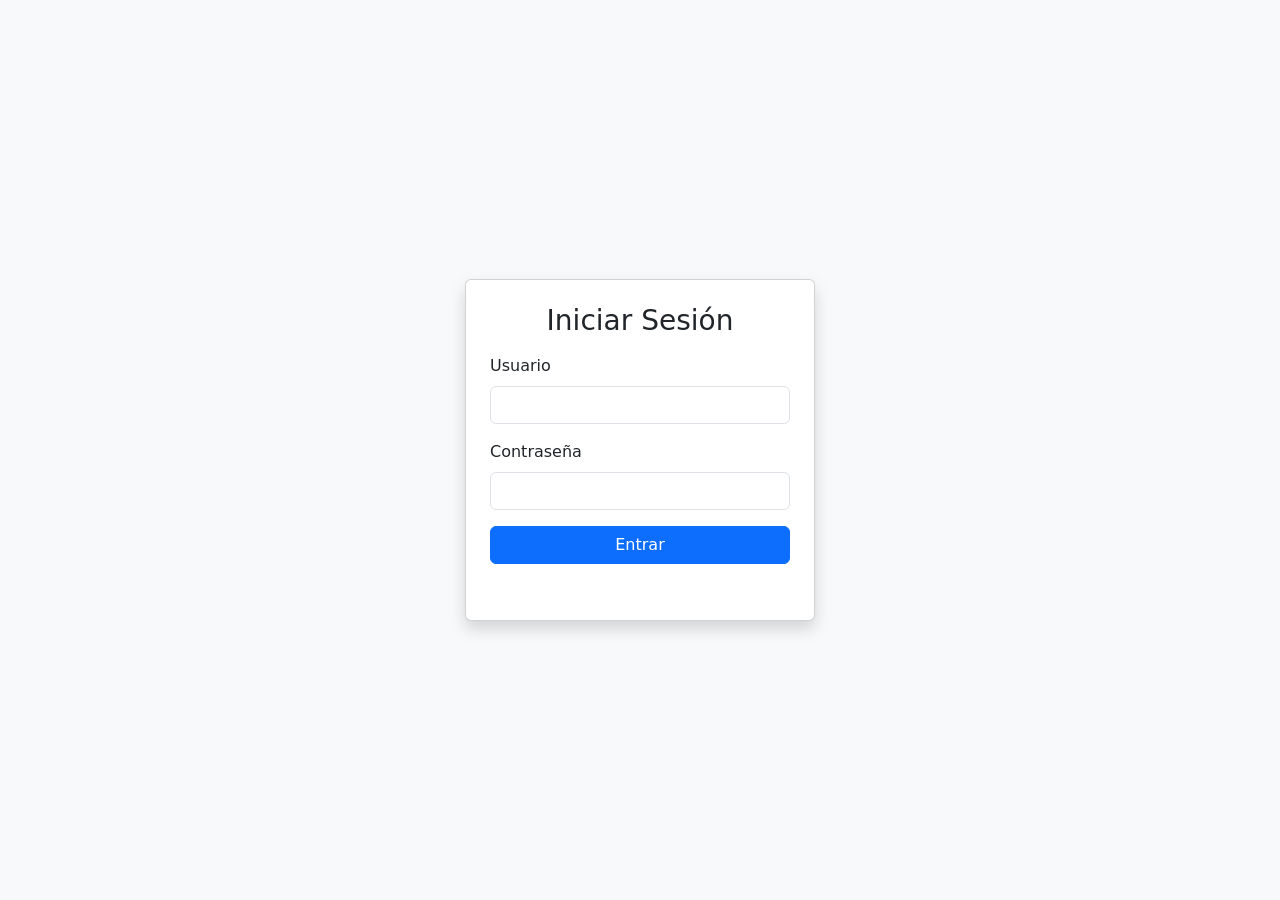
==== login.html @ e040cbb0 "Persona 3: frontend (login, dashboard, CRUD, JWT)" ====
<!DOCTYPE html>
<html lang="es">
    <head>
        <meta charset="UTF-8">
        <title>Login - Sistema Proyectos</title>
        <link href="https://cdn.jsdelivr.net/npm/bootstrap@5.3.0/dist/css/bootstrap.min.css" rel="stylesheet">
    </head>
    <body class="bg-light">
        <div class="container d-flex justify-content-center align-items-center vh-100">
            <div class="card p-4 shadow" style="width: 350px;">
                <h3 class="text-center mb-3">Iniciar Sesión</h3>
                <form id="formLogin">
                    <div class="mb-3">
                        <label class="form-label">Usuario</label>
                        <input type="text" class="form-control" id="usuario" required>
                    </div>

                    <div class="mb-3">
                        <label class="form-label">Contraseña</label>
                        <input type="password" class="form-control" id="password" required>
                    </div>

                    <button type="submit" class="btn btn-primary w-100">Entrar</button>
                </form>
                <p id="mensaje" class="text-danger mt-3 text-center"></p>
            </div>
        </div>
        <script src="login.js"></script>
    </body>
</html>
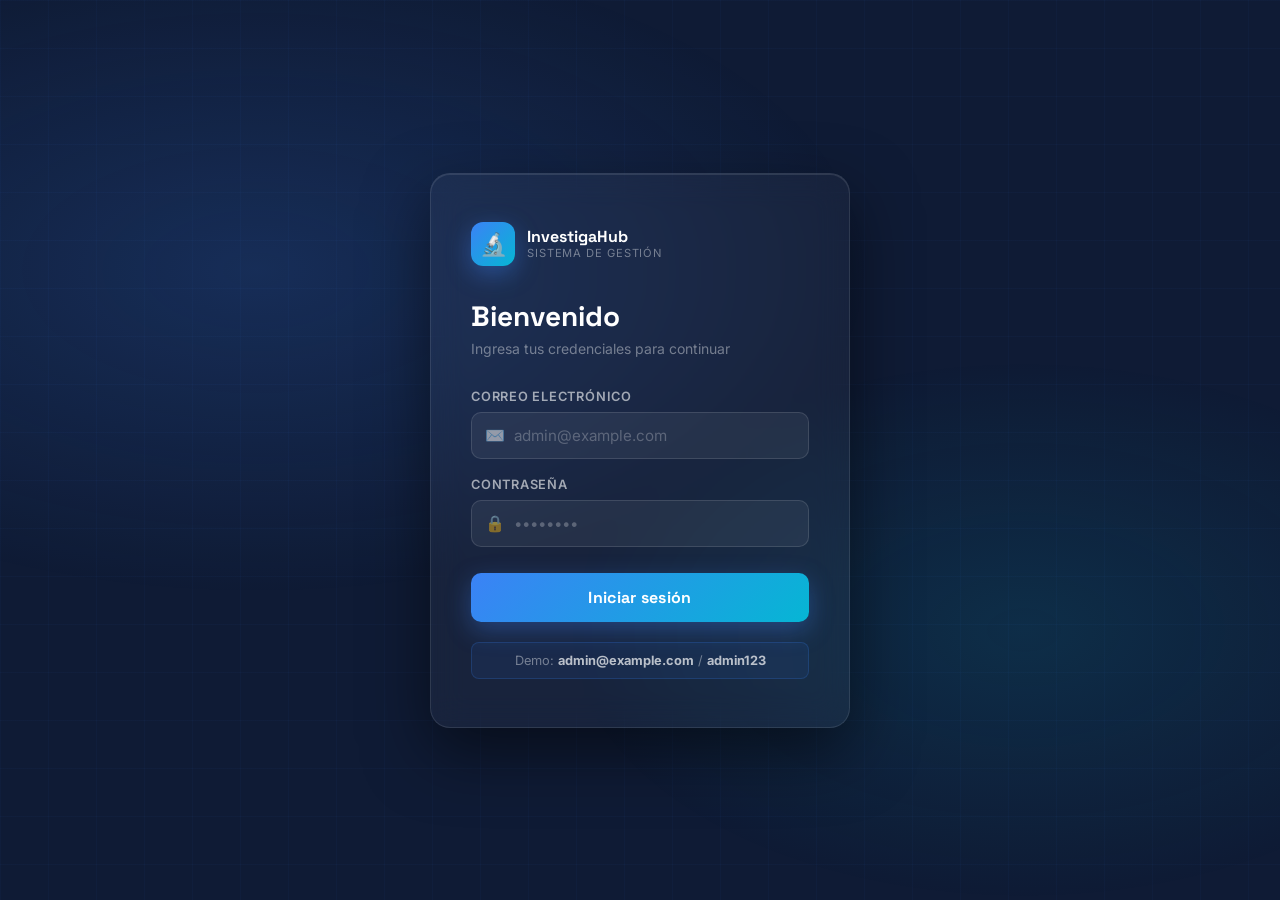
==== commit 1308bfe9: "frontend ejecutar ddespues de instalar corectamente el backend en repositorio local , entara a login" ====
--- a/login.html
+++ b/login.html
@@ -1,30 +1,305 @@
-<!DOCTYPE html>
-<html lang="es">
-    <head>
-        <meta charset="UTF-8">
-        <title>Login - Sistema Proyectos</title>
-        <link href="https://cdn.jsdelivr.net/npm/bootstrap@5.3.0/dist/css/bootstrap.min.css" rel="stylesheet">
-    </head>
-    <body class="bg-light">
-        <div class="container d-flex justify-content-center align-items-center vh-100">
-            <div class="card p-4 shadow" style="width: 350px;">
-                <h3 class="text-center mb-3">Iniciar Sesión</h3>
-                <form id="formLogin">
-                    <div class="mb-3">
-                        <label class="form-label">Usuario</label>
-                        <input type="text" class="form-control" id="usuario" required>
-                    </div>
-
-                    <div class="mb-3">
-                        <label class="form-label">Contraseña</label>
-                        <input type="password" class="form-control" id="password" required>
-                    </div>
-
-                    <button type="submit" class="btn btn-primary w-100">Entrar</button>
-                </form>
-                <p id="mensaje" class="text-danger mt-3 text-center"></p>
-            </div>
-        </div>
-        <script src="login.js"></script>
-    </body>
+<!DOCTYPE html>
+<html lang="es">
+<head>
+  <meta charset="UTF-8" />
+  <meta name="viewport" content="width=device-width, initial-scale=1.0" />
+  <title>Acceso — Sistema de Investigación</title>
+  <link rel="preconnect" href="https://fonts.googleapis.com" />
+  <link rel="preconnect" href="https://fonts.gstatic.com" crossorigin />
+  <link href="https://fonts.googleapis.com/css2?family=Inter:wght@300;400;500;600;700&family=Space+Grotesk:wght@500;700&display=swap" rel="stylesheet" />
+  <style>
+    *, *::before, *::after { box-sizing: border-box; margin: 0; padding: 0; }
+
+    :root {
+      --navy:   #0f1b35;
+      --blue:   #1a3a6b;
+      --accent: #3b82f6;
+      --teal:   #06b6d4;
+      --light:  #f0f6ff;
+      --white:  #ffffff;
+      --text:   #1e293b;
+      --muted:  #64748b;
+      --error:  #ef4444;
+      --border: #cbd5e1;
+    }
+
+    html, body {
+      height: 100%;
+      font-family: 'Inter', sans-serif;
+      background: var(--navy);
+      color: var(--text);
+    }
+
+    /* Animated background */
+    body::before {
+      content: '';
+      position: fixed; inset: 0;
+      background:
+        radial-gradient(ellipse 80% 60% at 20% 30%, rgba(59,130,246,.18) 0%, transparent 60%),
+        radial-gradient(ellipse 60% 50% at 80% 70%, rgba(6,182,212,.12) 0%, transparent 60%);
+      animation: pulse 8s ease-in-out infinite alternate;
+      pointer-events: none;
+    }
+    @keyframes pulse {
+      from { opacity: .7; }
+      to   { opacity: 1; }
+    }
+
+    .page {
+      min-height: 100vh;
+      display: flex;
+      align-items: center;
+      justify-content: center;
+      padding: 24px;
+      position: relative;
+    }
+
+    /* Grid background lines */
+    .page::after {
+      content: '';
+      position: fixed; inset: 0;
+      background-image:
+        linear-gradient(rgba(59,130,246,.04) 1px, transparent 1px),
+        linear-gradient(90deg, rgba(59,130,246,.04) 1px, transparent 1px);
+      background-size: 48px 48px;
+      pointer-events: none;
+    }
+
+    .card {
+      width: 100%;
+      max-width: 420px;
+      background: rgba(255,255,255,.04);
+      border: 1px solid rgba(255,255,255,.1);
+      border-radius: 20px;
+      padding: 48px 40px;
+      backdrop-filter: blur(16px);
+      position: relative;
+      z-index: 1;
+      box-shadow: 0 24px 64px rgba(0,0,0,.5), inset 0 1px 0 rgba(255,255,255,.1);
+      animation: slideUp .5s ease both;
+    }
+    @keyframes slideUp {
+      from { opacity: 0; transform: translateY(24px); }
+      to   { opacity: 1; transform: translateY(0); }
+    }
+
+    .logo-wrap {
+      display: flex;
+      align-items: center;
+      gap: 12px;
+      margin-bottom: 32px;
+    }
+    .logo-icon {
+      width: 44px; height: 44px;
+      background: linear-gradient(135deg, var(--accent), var(--teal));
+      border-radius: 12px;
+      display: flex; align-items: center; justify-content: center;
+      font-size: 22px;
+      flex-shrink: 0;
+      box-shadow: 0 8px 24px rgba(59,130,246,.4);
+    }
+    .logo-text {
+      font-family: 'Space Grotesk', sans-serif;
+      font-size: 1rem;
+      font-weight: 700;
+      color: var(--white);
+      line-height: 1.2;
+    }
+    .logo-sub {
+      font-size: .7rem;
+      font-weight: 400;
+      color: rgba(255,255,255,.4);
+      text-transform: uppercase;
+      letter-spacing: .08em;
+    }
+
+    h1 {
+      font-family: 'Space Grotesk', sans-serif;
+      font-size: 1.75rem;
+      font-weight: 700;
+      color: var(--white);
+      margin-bottom: 6px;
+    }
+    .subtitle {
+      font-size: .875rem;
+      color: rgba(255,255,255,.4);
+      margin-bottom: 32px;
+    }
+
+    .field {
+      margin-bottom: 18px;
+    }
+    label {
+      display: block;
+      font-size: .8rem;
+      font-weight: 600;
+      color: rgba(255,255,255,.6);
+      text-transform: uppercase;
+      letter-spacing: .06em;
+      margin-bottom: 8px;
+    }
+    .input-wrap {
+      position: relative;
+    }
+    .input-icon {
+      position: absolute;
+      left: 14px; top: 50%;
+      transform: translateY(-50%);
+      font-size: 1rem;
+      opacity: .5;
+      pointer-events: none;
+    }
+    input {
+      width: 100%;
+      padding: 13px 14px 13px 42px;
+      background: rgba(255,255,255,.06);
+      border: 1px solid rgba(255,255,255,.12);
+      border-radius: 10px;
+      color: var(--white);
+      font-family: 'Inter', sans-serif;
+      font-size: .95rem;
+      transition: border-color .2s, background .2s, box-shadow .2s;
+      outline: none;
+    }
+    input::placeholder { color: rgba(255,255,255,.25); }
+    input:focus {
+      border-color: var(--accent);
+      background: rgba(59,130,246,.08);
+      box-shadow: 0 0 0 3px rgba(59,130,246,.15);
+    }
+
+    .btn-login {
+      width: 100%;
+      margin-top: 8px;
+      padding: 14px;
+      background: linear-gradient(135deg, var(--accent), var(--teal));
+      border: none;
+      border-radius: 10px;
+      color: var(--white);
+      font-family: 'Space Grotesk', sans-serif;
+      font-size: 1rem;
+      font-weight: 700;
+      cursor: pointer;
+      transition: opacity .2s, transform .15s, box-shadow .2s;
+      box-shadow: 0 8px 24px rgba(59,130,246,.35);
+      letter-spacing: .02em;
+    }
+    .btn-login:hover  { opacity: .9; transform: translateY(-1px); box-shadow: 0 12px 32px rgba(59,130,246,.45); }
+    .btn-login:active { transform: translateY(0); }
+    .btn-login:disabled { opacity: .5; cursor: not-allowed; transform: none; }
+
+    .error-msg {
+      margin-top: 14px;
+      padding: 10px 14px;
+      background: rgba(239,68,68,.12);
+      border: 1px solid rgba(239,68,68,.3);
+      border-radius: 8px;
+      color: #fca5a5;
+      font-size: .875rem;
+      text-align: center;
+      display: none;
+      animation: shake .3s ease;
+    }
+    @keyframes shake {
+      0%,100% { transform: translateX(0); }
+      25%      { transform: translateX(-6px); }
+      75%      { transform: translateX(6px); }
+    }
+
+    .hint {
+      margin-top: 20px;
+      padding: 10px 14px;
+      background: rgba(59,130,246,.08);
+      border: 1px solid rgba(59,130,246,.2);
+      border-radius: 8px;
+      font-size: .8rem;
+      color: rgba(255,255,255,.4);
+      text-align: center;
+    }
+    .hint strong { color: rgba(255,255,255,.7); }
+  </style>
+</head>
+<body>
+<div class="page">
+  <div class="card">
+    <div class="logo-wrap">
+      <div class="logo-icon">🔬</div>
+      <div>
+        <div class="logo-text">InvestigaHub</div>
+        <div class="logo-sub">Sistema de Gestión</div>
+      </div>
+    </div>
+
+    <h1>Bienvenido</h1>
+    <p class="subtitle">Ingresa tus credenciales para continuar</p>
+
+    <form id="formLogin">
+      <div class="field">
+        <label>Correo electrónico</label>
+        <div class="input-wrap">
+          <span class="input-icon">✉️</span>
+          <input type="text" id="usuario" placeholder="admin@example.com" autocomplete="email" required />
+        </div>
+      </div>
+      <div class="field">
+        <label>Contraseña</label>
+        <div class="input-wrap">
+          <span class="input-icon">🔒</span>
+          <input type="password" id="password" placeholder="••••••••" autocomplete="current-password" required />
+        </div>
+      </div>
+      <button type="submit" class="btn-login" id="btnLogin">Iniciar sesión</button>
+      <div class="error-msg" id="errorMsg">Usuario o contraseña incorrectos</div>
+    </form>
+
+    <div class="hint">
+      Demo: <strong>admin@example.com</strong> / <strong>admin123</strong>
+    </div>
+  </div>
+</div>
+
+<script>
+  // If already logged in, redirect
+  if (localStorage.getItem('token')) {
+    window.location.href = 'index.html';
+  }
+
+  document.getElementById('formLogin').addEventListener('submit', async function (e) {
+    e.preventDefault();
+    const btn = document.getElementById('btnLogin');
+    const errEl = document.getElementById('errorMsg');
+    const email = document.getElementById('usuario').value.trim();
+    const password = document.getElementById('password').value;
+
+    btn.disabled = true;
+    btn.textContent = 'Verificando...';
+    errEl.style.display = 'none';
+
+    try {
+      const res = await fetch('http://localhost:5000/api/auth/login', {
+        method: 'POST',
+        headers: { 'Content-Type': 'application/json' },
+        body: JSON.stringify({ email, password })
+      });
+
+      const data = await res.json();
+
+      if (res.ok) {
+        localStorage.setItem('token', data.token);
+        localStorage.setItem('usuario', JSON.stringify(data.usuario));
+        window.location.href = 'index.html';
+      } else {
+        errEl.textContent = data.error || 'Usuario o contraseña incorrectos';
+        errEl.style.display = 'block';
+      }
+    } catch (err) {
+      errEl.textContent = '⚠️ No se puede conectar al servidor. Verifica que Flask esté corriendo.';
+      errEl.style.display = 'block';
+    } finally {
+      btn.disabled = false;
+      btn.textContent = 'Iniciar sesión';
+    }
+  });
+</script>
+</body>
 </html>
